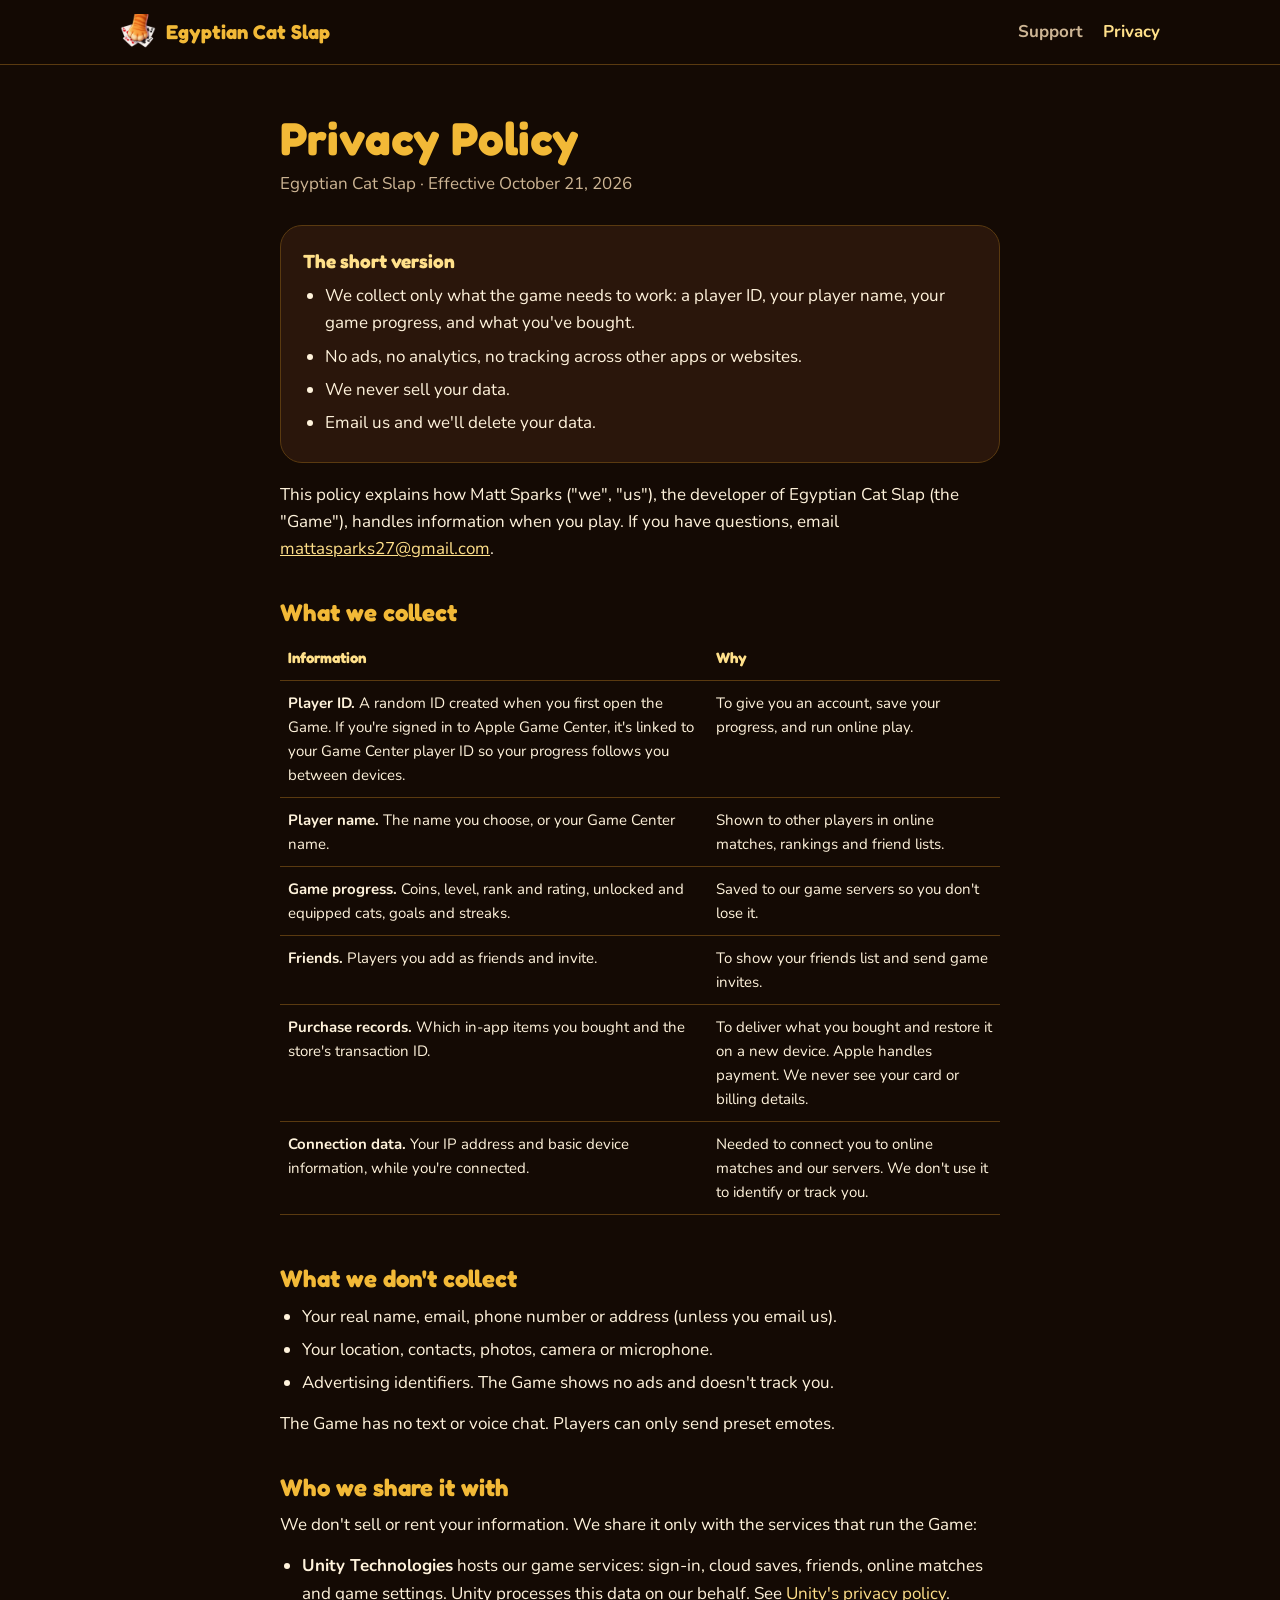
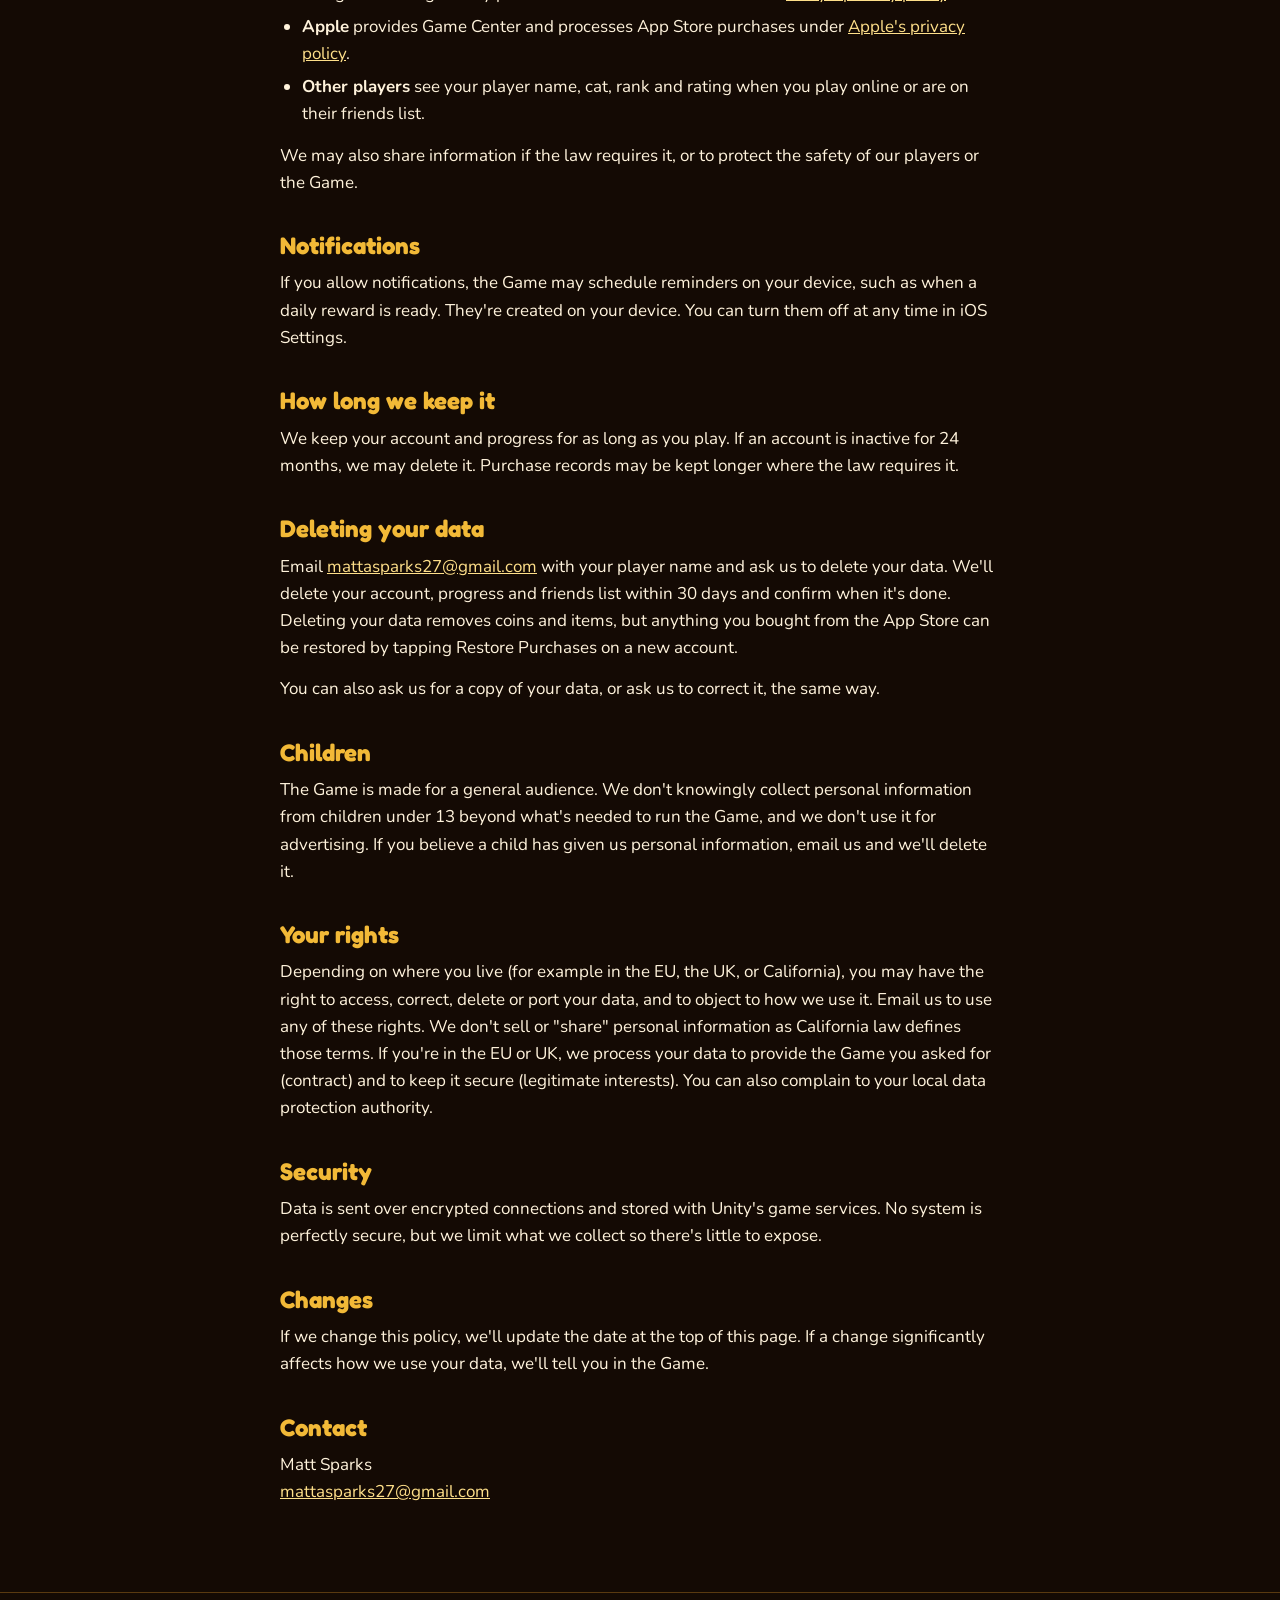
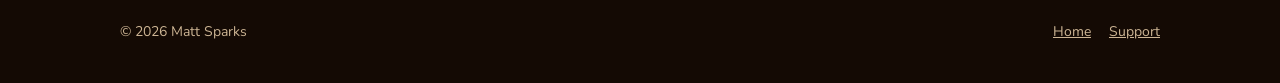
==== privacy.html @ 9c409fc5 "Egyptian Cat Slap website, support and privacy policy Co-Authored-By: Claude Opus 5.5 <noreply@anthr" ====
<!doctype html>
<html lang="en">
<head>
<meta charset="utf-8">
<meta name="viewport" content="width=device-width, initial-scale=1">
<title>Privacy Policy · Egyptian Cat Slap</title>
<meta name="description" content="What Egyptian Cat Slap collects, why, and how to delete it.">
<link rel="icon" href="img/favicon.png">
<link rel="apple-touch-icon" href="img/icon-180.png">
<link rel="preconnect" href="https://fonts.googleapis.com">
<link rel="preconnect" href="https://fonts.gstatic.com" crossorigin>
<link href="https://fonts.googleapis.com/css2?family=Fredoka:wght@600;700&family=Nunito:wght@400;700;800&display=swap" rel="stylesheet">
<link rel="stylesheet" href="style.css">
</head>
<body>

<header class="top">
  <div class="wrap">
    <a class="brand" href="./"><img src="img/icon-180.png" alt=""><span>Egyptian Cat Slap</span></a>
    <nav class="nav">
      <a href="support.html">Support</a>
      <a href="privacy.html" aria-current="page">Privacy</a>
    </nav>
  </div>
</header>

<main class="doc">
  <h1>Privacy Policy</h1>
  <p class="meta">Egyptian Cat Slap · Effective October 21, 2026</p>

  <div class="card">
    <h3 style="margin-top:0">The short version</h3>
    <ul style="margin-bottom:0">
      <li>We collect only what the game needs to work: a player ID, your player name, your game progress, and what you've bought.</li>
      <li>No ads, no analytics, no tracking across other apps or websites.</li>
      <li>We never sell your data.</li>
      <li>Email us and we'll delete your data.</li>
    </ul>
  </div>

  <p>This policy explains how Matt Sparks ("we", "us"), the developer of Egyptian Cat Slap (the "Game"), handles information when you play. If you have questions, email <a href="mailto:mattasparks27@gmail.com">mattasparks27@gmail.com</a>.</p>

  <h2>What we collect</h2>
  <div class="table-scroll">
  <table>
    <tr><th>Information</th><th>Why</th></tr>
    <tr><td><strong>Player ID.</strong> A random ID created when you first open the Game. If you're signed in to Apple Game Center, it's linked to your Game Center player ID so your progress follows you between devices.</td><td>To give you an account, save your progress, and run online play.</td></tr>
    <tr><td><strong>Player name.</strong> The name you choose, or your Game Center name.</td><td>Shown to other players in online matches, rankings and friend lists.</td></tr>
    <tr><td><strong>Game progress.</strong> Coins, level, rank and rating, unlocked and equipped cats, goals and streaks.</td><td>Saved to our game servers so you don't lose it.</td></tr>
    <tr><td><strong>Friends.</strong> Players you add as friends and invite.</td><td>To show your friends list and send game invites.</td></tr>
    <tr><td><strong>Purchase records.</strong> Which in-app items you bought and the store's transaction ID.</td><td>To deliver what you bought and restore it on a new device. Apple handles payment. We never see your card or billing details.</td></tr>
    <tr><td><strong>Connection data.</strong> Your IP address and basic device information, while you're connected.</td><td>Needed to connect you to online matches and our servers. We don't use it to identify or track you.</td></tr>
  </table>
  </div>

  <h2>What we don't collect</h2>
  <ul>
    <li>Your real name, email, phone number or address (unless you email us).</li>
    <li>Your location, contacts, photos, camera or microphone.</li>
    <li>Advertising identifiers. The Game shows no ads and doesn't track you.</li>
  </ul>
  <p>The Game has no text or voice chat. Players can only send preset emotes.</p>

  <h2>Who we share it with</h2>
  <p>We don't sell or rent your information. We share it only with the services that run the Game:</p>
  <ul>
    <li><strong>Unity Technologies</strong> hosts our game services: sign-in, cloud saves, friends, online matches and game settings. Unity processes this data on our behalf. See <a href="https://unity.com/legal/game-player-and-app-user-privacy-policy">Unity's privacy policy</a>.</li>
    <li><strong>Apple</strong> provides Game Center and processes App Store purchases under <a href="https://www.apple.com/legal/privacy/">Apple's privacy policy</a>.</li>
    <li><strong>Other players</strong> see your player name, cat, rank and rating when you play online or are on their friends list.</li>
  </ul>
  <p>We may also share information if the law requires it, or to protect the safety of our players or the Game.</p>

  <h2>Notifications</h2>
  <p>If you allow notifications, the Game may schedule reminders on your device, such as when a daily reward is ready. They're created on your device. You can turn them off at any time in iOS Settings.</p>

  <h2>How long we keep it</h2>
  <p>We keep your account and progress for as long as you play. If an account is inactive for 24 months, we may delete it. Purchase records may be kept longer where the law requires it.</p>

  <h2>Deleting your data</h2>
  <p>Email <a href="mailto:mattasparks27@gmail.com?subject=Delete%20my%20Egyptian%20Cat%20Slap%20data">mattasparks27@gmail.com</a> with your player name and ask us to delete your data. We'll delete your account, progress and friends list within 30 days and confirm when it's done. Deleting your data removes coins and items, but anything you bought from the App Store can be restored by tapping Restore Purchases on a new account.</p>
  <p>You can also ask us for a copy of your data, or ask us to correct it, the same way.</p>

  <h2>Children</h2>
  <p>The Game is made for a general audience. We don't knowingly collect personal information from children under 13 beyond what's needed to run the Game, and we don't use it for advertising. If you believe a child has given us personal information, email us and we'll delete it.</p>

  <h2>Your rights</h2>
  <p>Depending on where you live (for example in the EU, the UK, or California), you may have the right to access, correct, delete or port your data, and to object to how we use it. Email us to use any of these rights. We don't sell or "share" personal information as California law defines those terms. If you're in the EU or UK, we process your data to provide the Game you asked for (contract) and to keep it secure (legitimate interests). You can also complain to your local data protection authority.</p>

  <h2>Security</h2>
  <p>Data is sent over encrypted connections and stored with Unity's game services. No system is perfectly secure, but we limit what we collect so there's little to expose.</p>

  <h2>Changes</h2>
  <p>If we change this policy, we'll update the date at the top of this page. If a change significantly affects how we use your data, we'll tell you in the Game.</p>

  <h2>Contact</h2>
  <p>Matt Sparks<br><a href="mailto:mattasparks27@gmail.com">mattasparks27@gmail.com</a></p>
</main>

<footer>
  <div class="wrap">
    <span>&copy; 2026 Matt Sparks</span>
    <nav><a href="./">Home</a><a href="support.html">Support</a></nav>
  </div>
</footer>
</body>
</html>
---- style.css ----
:root {
  --bg: #140a04;
  --bg-2: #22110a;
  --panel: #2a160b;
  --line: #5a3a10;
  --gold: #f2b937;
  --gold-hi: #ffe08a;
  --cream: #fff3dc;
  --muted: #cdb594;
  --ink: #2a1406;
  --radius: 22px;
  --max: 1080px;
}

* { box-sizing: border-box; margin: 0; padding: 0; }
html { -webkit-text-size-adjust: 100%; }
body {
  font-family: "Nunito", system-ui, -apple-system, "Segoe UI", sans-serif;
  background: var(--bg);
  color: var(--cream);
  line-height: 1.6;
  font-size: 17px;
}
img { max-width: 100%; display: block; }
a { color: var(--gold-hi); }
a:hover { color: #fff; }

.wrap { max-width: var(--max); margin: 0 auto; padding: 0 20px; }
h1, h2, h3, .brand, .btn { font-family: "Fredoka", system-ui, sans-serif; font-weight: 700; }

/* ---- Top bar ---- */
.top {
  position: sticky; top: 0; z-index: 10;
  background: rgba(20, 10, 4, .88);
  backdrop-filter: blur(8px);
  border-bottom: 1px solid var(--line);
}
.top .wrap { display: flex; align-items: center; justify-content: space-between; height: 64px; gap: 16px; }
.brand { display: flex; align-items: center; gap: 10px; color: var(--gold); text-decoration: none; font-size: 20px; white-space: nowrap; }
.brand img { width: 36px; height: 36px; }
.nav { display: flex; gap: 20px; }
.nav a { color: var(--muted); text-decoration: none; font-weight: 700; }
.nav a:hover, .nav a[aria-current] { color: var(--gold-hi); }

/* ---- Hero ---- */
.hero { position: relative; overflow: hidden; text-align: center; padding: 28px 0 56px;
  background: radial-gradient(ellipse at 50% 30%, #3a1c0a 0%, var(--bg) 70%); }
.hero-art { width: 100%; max-width: 1400px; margin: 0 auto; aspect-ratio: 3840 / 1646; object-fit: cover;
  -webkit-mask: linear-gradient(180deg, #000 75%, transparent); mask: linear-gradient(180deg, #000 75%, transparent); }
.hero .logo { width: min(520px, 86%); margin: -40px auto 10px; filter: drop-shadow(0 10px 18px rgba(0,0,0,.6)); }
.hero p.lead { font-size: 20px; color: var(--muted); max-width: 620px; margin: 0 auto 26px; }

.btn {
  display: inline-flex; align-items: center; gap: 10px;
  padding: 14px 28px; border-radius: 999px; font-size: 18px; text-decoration: none;
  color: var(--ink); background: linear-gradient(180deg, var(--gold-hi), var(--gold) 55%, #c9740c);
  box-shadow: 0 0 0 3px var(--ink), 0 8px 20px rgba(0,0,0,.45);
}
.btn:hover { color: var(--ink); filter: brightness(1.08); }
.btn.soon { cursor: default; }
.note { color: var(--muted); font-size: 14px; margin-top: 12px; }

/* ---- Sections ---- */
section { padding: 64px 0; }
section.alt { background: var(--bg-2); border-top: 1px solid var(--line); border-bottom: 1px solid var(--line); }
h2 { font-size: clamp(28px, 5vw, 42px); color: var(--gold); text-align: center; margin-bottom: 8px; line-height: 1.15; }
.sub { text-align: center; color: var(--muted); margin: 0 auto 36px; max-width: 640px; }

.features { display: grid; grid-template-columns: repeat(auto-fit, minmax(240px, 1fr)); gap: 18px; }
.feature { background: var(--panel); border: 1px solid var(--line); border-radius: var(--radius); padding: 22px; }
.feature img { width: 84px; height: 84px; margin-bottom: 10px; }
.feature h3 { color: var(--gold-hi); font-size: 21px; margin-bottom: 6px; }
.feature p { color: var(--muted); }

.shots { display: flex; gap: 16px; overflow-x: auto; padding: 4px 4px 16px; scroll-snap-type: x mandatory; }
.shots img { width: 240px; flex: 0 0 auto; border-radius: 18px; scroll-snap-align: start; box-shadow: 0 10px 24px rgba(0,0,0,.5); }

.rules { display: flex; flex-wrap: wrap; justify-content: center; gap: 10px; max-width: 760px; margin: 0 auto; }
.rules span { background: var(--panel); border: 1px solid var(--line); border-radius: 999px; padding: 6px 16px; font-weight: 700; color: var(--cream); }

/* ---- Document pages (privacy, support) ---- */
.doc { max-width: 760px; margin: 0 auto; padding: 48px 20px 72px; }
.doc h1 { font-size: clamp(32px, 6vw, 46px); color: var(--gold); line-height: 1.1; margin-bottom: 6px; }
.doc .meta { color: var(--muted); margin-bottom: 28px; }
.doc h2 { text-align: left; font-size: 24px; margin: 36px 0 10px; }
.doc h3 { font-size: 19px; color: var(--gold-hi); margin: 22px 0 6px; }
.doc p, .doc ul, .doc table { margin-bottom: 14px; }
.doc ul { padding-left: 22px; }
.doc li { margin-bottom: 6px; }
.doc .card { background: var(--panel); border: 1px solid var(--line); border-radius: var(--radius); padding: 20px 22px; margin: 18px 0; }
.doc table { width: 100%; border-collapse: collapse; font-size: 15px; }
.doc th, .doc td { text-align: left; vertical-align: top; padding: 10px 8px; border-bottom: 1px solid var(--line); }
.doc th { color: var(--gold-hi); font-family: "Fredoka", sans-serif; }
.table-scroll { overflow-x: auto; }
details { background: var(--panel); border: 1px solid var(--line); border-radius: 16px; padding: 14px 18px; margin-bottom: 10px; }
summary { cursor: pointer; font-weight: 800; color: var(--cream); }
details p { margin: 10px 0 0; color: var(--muted); }

/* ---- Footer ---- */
footer { border-top: 1px solid var(--line); padding: 28px 0 40px; color: var(--muted); font-size: 14px; }
footer .wrap { display: flex; flex-wrap: wrap; gap: 12px 24px; justify-content: space-between; }
footer nav { display: flex; gap: 18px; }
footer a { color: var(--muted); }

@media (max-width: 560px) {
  body { font-size: 16px; }
  .nav { gap: 14px; font-size: 15px; }
  .brand span { display: none; }
  .hero .logo { margin-top: -16px; }
  .shots img { width: 200px; }
}
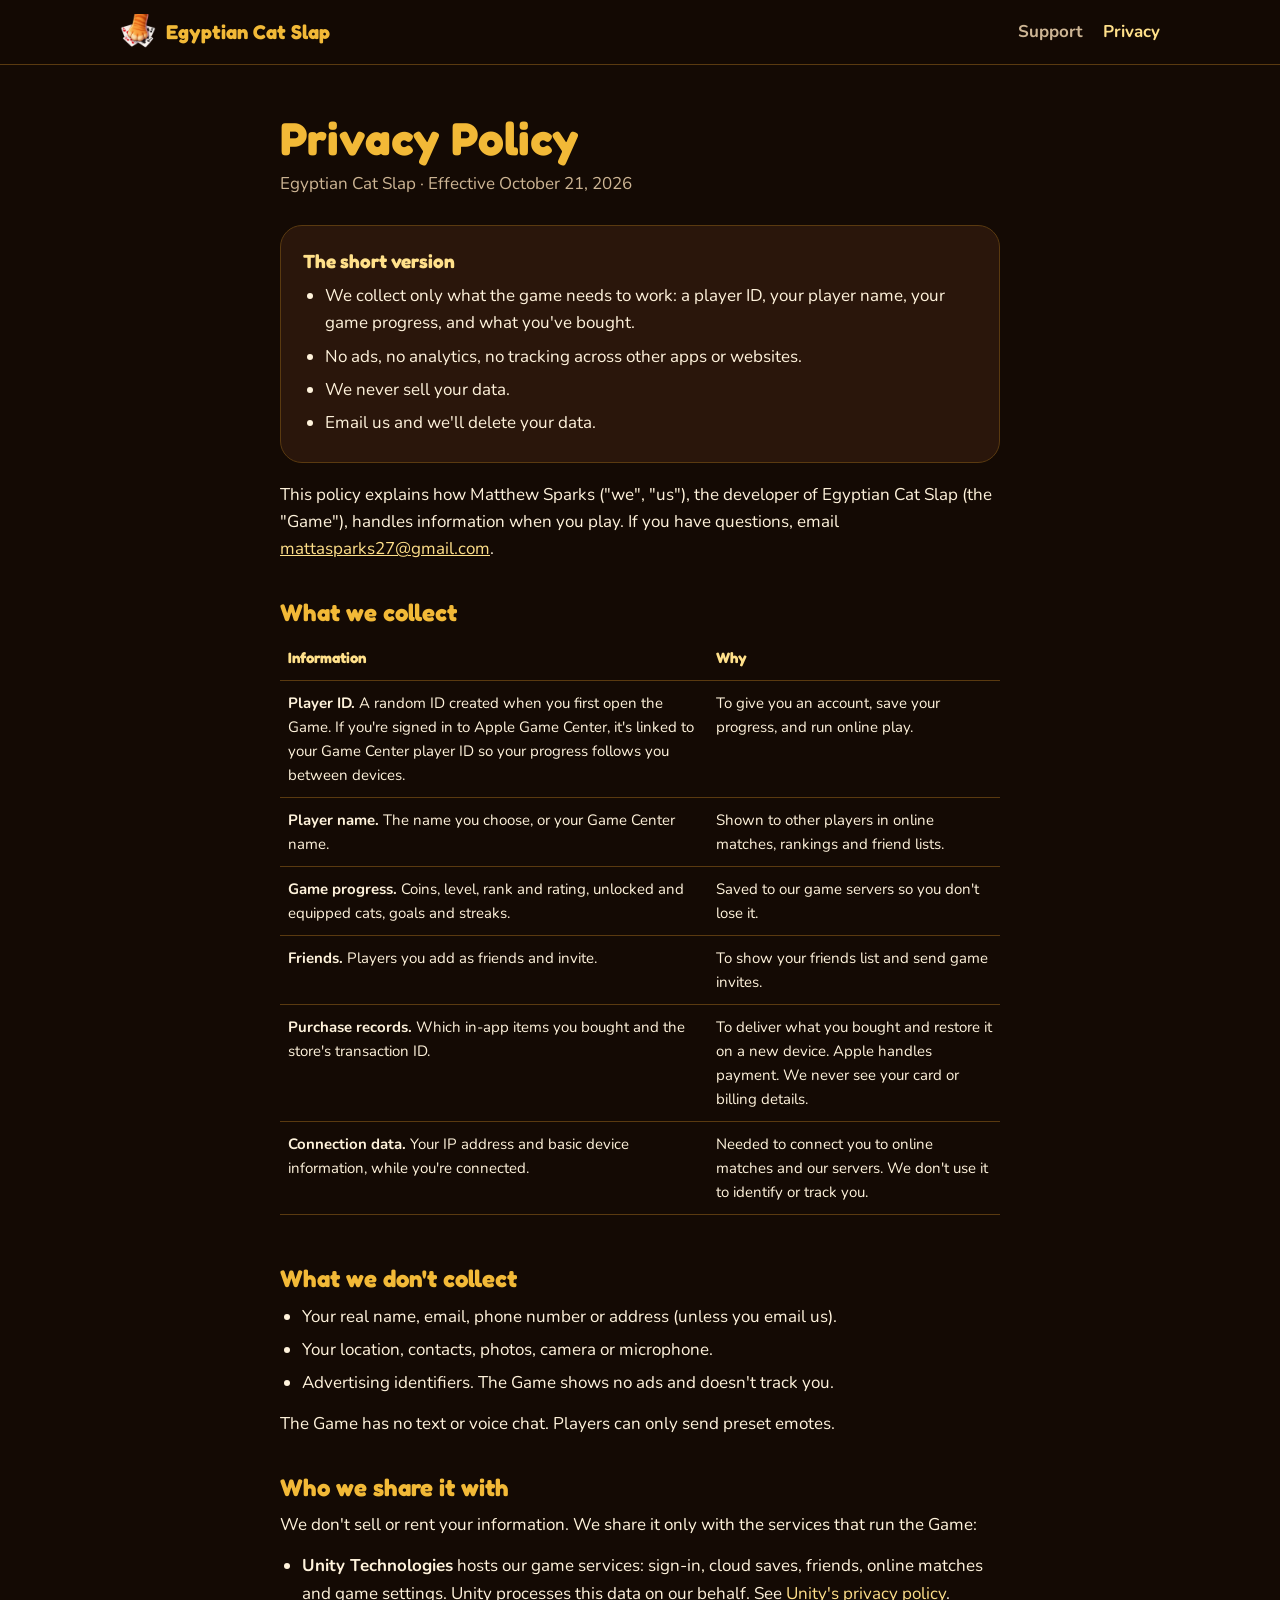
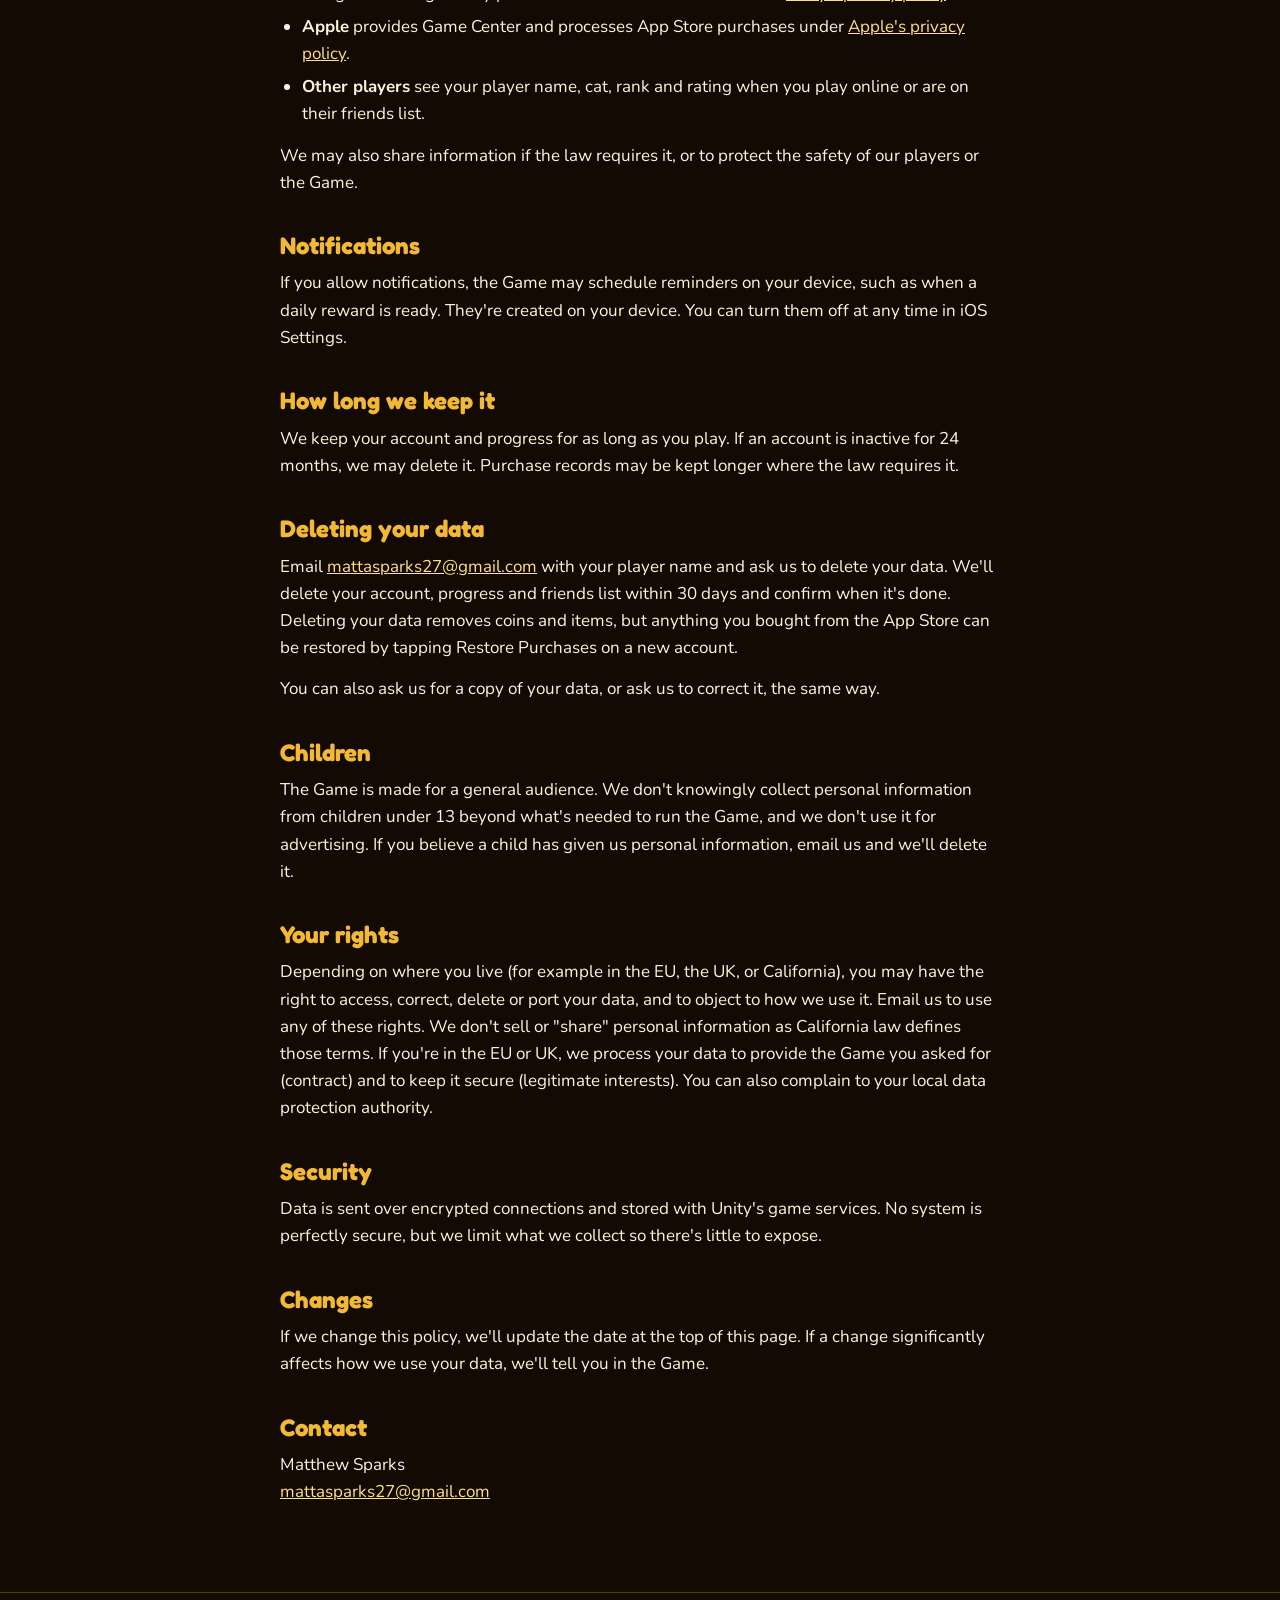
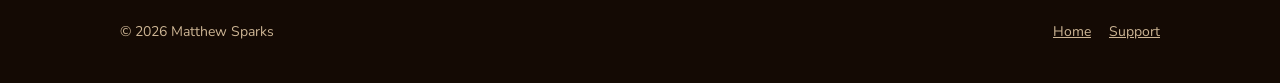
==== commit 9ed5ab0c: "Use legal name Matthew Sparks Co-Authored-By: Claude Opus 5.5 <noreply@anthropic.com>" ====
--- a/privacy.html
+++ b/privacy.html
@@ -38,7 +38,7 @@
     </ul>
   </div>
 
-  <p>This policy explains how Matt Sparks ("we", "us"), the developer of Egyptian Cat Slap (the "Game"), handles information when you play. If you have questions, email <a href="mailto:mattasparks27@gmail.com">mattasparks27@gmail.com</a>.</p>
+  <p>This policy explains how Matthew Sparks ("we", "us"), the developer of Egyptian Cat Slap (the "Game"), handles information when you play. If you have questions, email <a href="mailto:mattasparks27@gmail.com">mattasparks27@gmail.com</a>.</p>
 
   <h2>What we collect</h2>
   <div class="table-scroll">
@@ -93,12 +93,12 @@
   <p>If we change this policy, we'll update the date at the top of this page. If a change significantly affects how we use your data, we'll tell you in the Game.</p>
 
   <h2>Contact</h2>
-  <p>Matt Sparks<br><a href="mailto:mattasparks27@gmail.com">mattasparks27@gmail.com</a></p>
+  <p>Matthew Sparks<br><a href="mailto:mattasparks27@gmail.com">mattasparks27@gmail.com</a></p>
 </main>
 
 <footer>
   <div class="wrap">
-    <span>&copy; 2026 Matt Sparks</span>
+    <span>&copy; 2026 Matthew Sparks</span>
     <nav><a href="./">Home</a><a href="support.html">Support</a></nav>
   </div>
 </footer>
